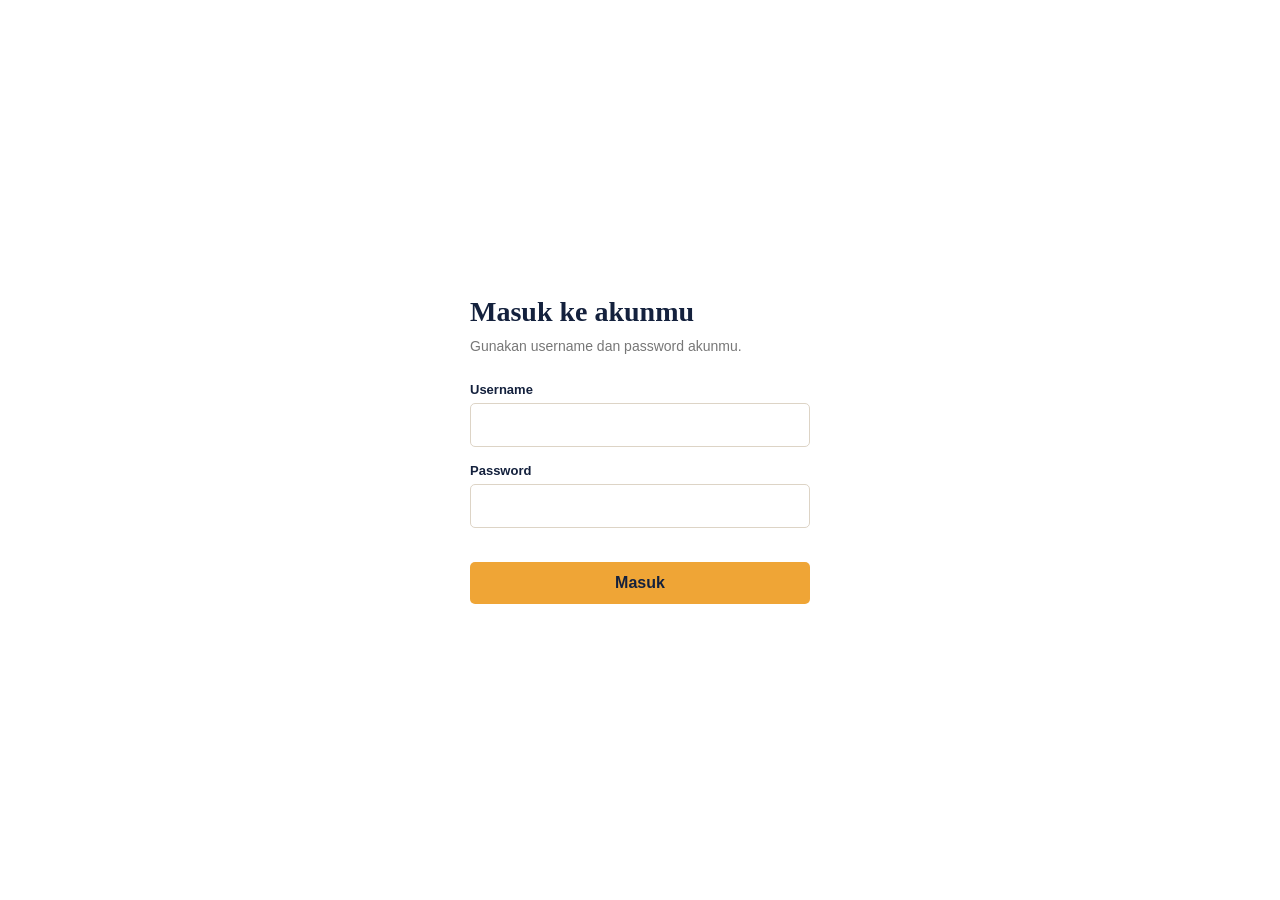
==== login.html @ ded63a12 "feat(login-page): add add login page" ====
<!doctype html>
<html lang="id">
  <head>
    <meta charset="UTF-8">
    <meta name="viewport" content="width=device-width, initial-scale=1.0">
    <title>Login | Mini Shopee</title>
    <link rel="stylesheet" href="style.css">
    <script src="login.js" defer></script>
  </head>
  <body>
    <main class="login-page">
      <section class="login-card" aria-labelledby="login-title">
        <h2 id="login-title">Masuk ke akunmu</h2>
        <p class="subtitle">Gunakan username dan password akunmu.</p>

        <form id="login-form">
          <label for="username">Username</label>
          <input id="username" name="username" type="text" autocomplete="username" required>

          <label for="password">Password</label>
          <input id="password" name="password" type="password" autocomplete="current-password" required>

          <p id="error-message" class="error" role="alert" aria-live="polite"></p>
          <button id="login-button" type="submit">Masuk</button>
        </form>
      </section>
    </main>
  </body>
</html>
---- style.css ----
:root {
  font-family: Arial, sans-serif;
  color: #14213d;
}

* {
  box-sizing: border-box;
}

body {
  margin: 0;
}

.login-page {
  display: flex;
  align-items: center;
  justify-content: center;
  min-height: 100vh;
  padding: 24px;
}

.login-card {
  width: 100%;
  max-width: 340px;
}

h2 {
  margin: 0;
  font-family: Georgia, serif;
  font-size: 28px;
}

.subtitle {
  margin: 10px 0 28px;
  color: #777;
  font-size: 14px;
}

label {
  display: block;
  margin: 16px 0 6px;
  font-size: 13px;
  font-weight: 700;
}

input {
  width: 100%;
  padding: 12px;
  border: 1px solid #ddd4c6;
  border-radius: 5px;
  font: inherit;
}

input:focus {
  border-color: #efa536;
  outline: 2px solid rgb(239 165 54 / 20%);
}

.error {
  min-height: 18px;
  margin: 8px 0;
  color: #c62828;
  font-size: 13px;
}

button {
  width: 100%;
  padding: 12px;
  border: 0;
  border-radius: 5px;
  color: #14213d;
  background: #efa536;
  font: inherit;
  font-weight: 700;
  cursor: pointer;
}

button:hover:not(:disabled) {
  background: #dc9325;
}

button:disabled {
  cursor: wait;
  opacity: 0.65;
}
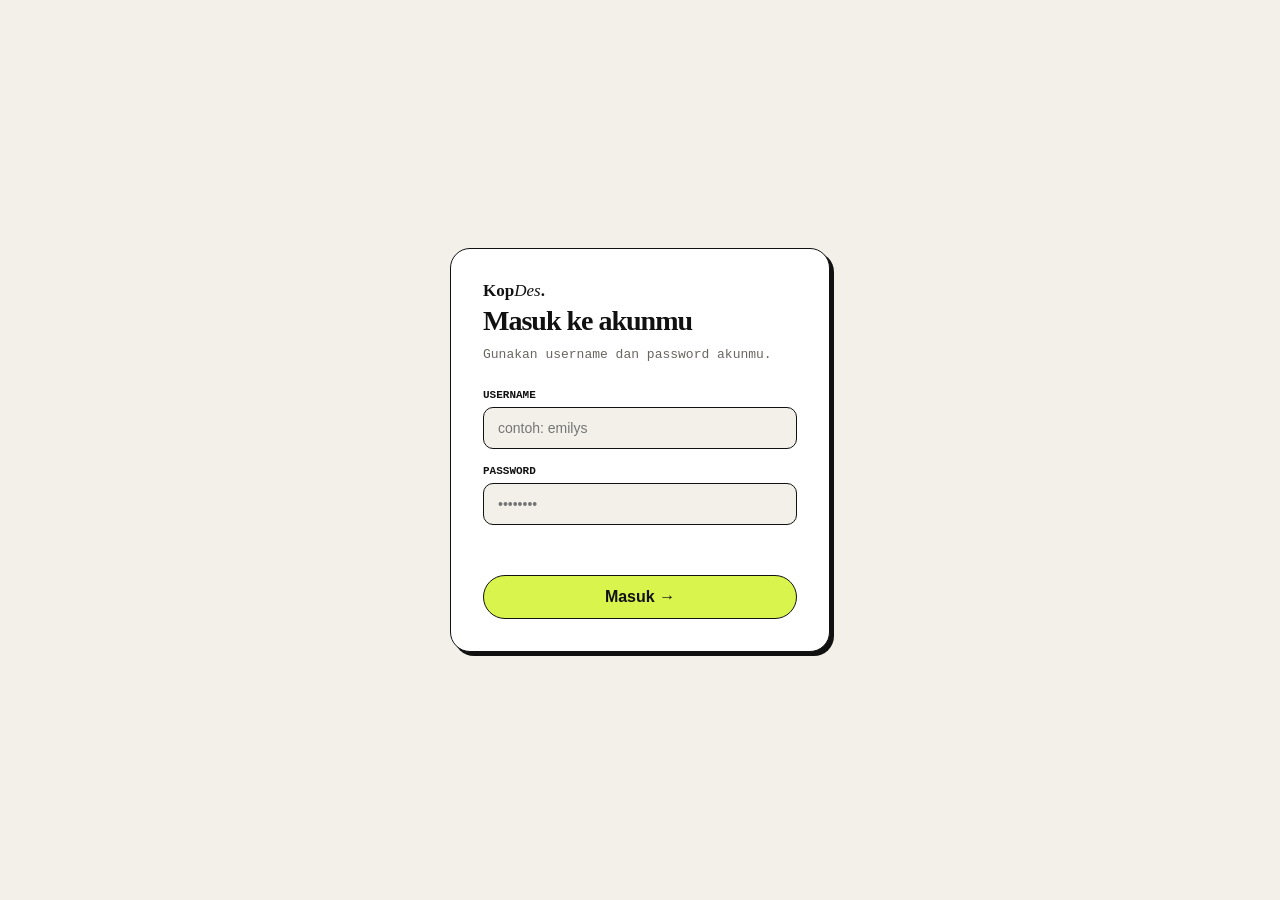
==== commit 5e832b31: "add folder and catalog" ====
--- a/login.html
+++ b/login.html
@@ -1,29 +1,36 @@
 <!doctype html>
 <html lang="id">
-  <head>
-    <meta charset="UTF-8">
-    <meta name="viewport" content="width=device-width, initial-scale=1.0">
-    <title>Login | Mini Shopee</title>
-    <link rel="stylesheet" href="style.css">
-    <script src="login.js" defer></script>
-  </head>
-  <body>
-    <main class="login-page">
-      <section class="login-card" aria-labelledby="login-title">
+<head>
+  <meta charset="UTF-8">
+  <meta name="viewport" content="width=device-width, initial-scale=1.0">
+  <title>Masuk | KopDes</title>
+  <link rel="stylesheet" href="css/style.css">
+  <script src="js/login.js" defer></script>
+</head>
+<body class="login-body">
+  <main class="login-page">
+    <section class="login-card" aria-labelledby="login-title">
+      <div class="login-header">
+        <p class="login-brand">Kop<span>Des</span>.</p>
         <h2 id="login-title">Masuk ke akunmu</h2>
         <p class="subtitle">Gunakan username dan password akunmu.</p>
+      </div>
 
-        <form id="login-form">
+      <form id="login-form">
+        <div class="input-group">
           <label for="username">Username</label>
-          <input id="username" name="username" type="text" autocomplete="username" required>
+          <input id="username" name="username" type="text" autocomplete="username" placeholder="contoh: emilys" required>
+        </div>
 
+        <div class="input-group">
           <label for="password">Password</label>
-          <input id="password" name="password" type="password" autocomplete="current-password" required>
+          <input id="password" name="password" type="password" autocomplete="current-password" placeholder="••••••••" required>
+        </div>
 
-          <p id="error-message" class="error" role="alert" aria-live="polite"></p>
-          <button id="login-button" type="submit">Masuk</button>
-        </form>
-      </section>
-    </main>
-  </body>
-</html>
+        <p id="error-message" class="error-msg" role="alert" aria-live="polite"></p>
+        <button id="login-button" class="login-btn" type="submit">Masuk <span>→</span></button>
+      </form>
+    </section>
+  </main>
+</body>
+</html>
--- a/css/style.css
+++ b/css/style.css
@@ -0,0 +1,148 @@
+* { margin: 0; padding: 0; box-sizing: border-box; }
+html { scroll-behavior: smooth; }
+body { font-family: "Trebuchet MS", Arial, sans-serif; background-color: #f2f0e9; color: #111111; }
+button, input, select { font: inherit; }
+
+.login-page { display: flex; align-items: center; justify-content: center; min-height: 100vh; padding: 24px; background-color: #f2f0e9; }
+.login-card { width: 100%; max-width: 380px; padding: 32px; border: 1px solid #111111; border-radius: 20px; background-color: #ffffff; box-shadow: 4px 4px 0 #111111; }
+.login-header { margin-bottom: 24px; }
+.login-brand { margin-bottom: 4px; font-family: Georgia, "Times New Roman", serif; font-size: 17px; font-weight: bold; }
+.login-brand span { font-style: italic; font-weight: normal; }
+.login-card h2 { font-family: Georgia, "Times New Roman", serif; font-size: 28px; letter-spacing: -1px; }
+.login-card .subtitle { margin-top: 8px; color: #69665f; font-family: "Courier New", monospace; font-size: 13px; line-height: 1.5; }
+#login-form { display: flex; flex-direction: column; }
+.input-group { margin-bottom: 16px; }
+.login-card label { display: block; margin-bottom: 6px; font-family: "Courier New", monospace; font-size: 11px; font-weight: bold; text-transform: uppercase; }
+.login-card input { width: 100%; padding: 12px 14px; border: 1px solid #111111; border-radius: 10px; background-color: #f2f0e9; font-size: 14px; outline: none; }
+.login-card input:focus { border-color: #111111; box-shadow: 0 0 0 2px #d9f44d; }
+.error-msg { min-height: 18px; margin: 0 0 16px; color: #cf1322; font-family: "Courier New", monospace; font-size: 12px; line-height: 1.4; }
+.login-btn { width: 100%; padding: 12px; border: 1px solid #111111; border-radius: 100px; background-color: #d9f44d; color: #111111; font-weight: bold; cursor: pointer; }
+.login-btn:hover:not(:disabled) { background-color: #111111; color: #ffffff; }
+.login-btn:disabled { cursor: wait; opacity: 0.65; }
+
+.navbar { display: flex; align-items: center; gap: 24px; padding: 18px 5%; border-bottom: 1px solid #c5c1b6; background-color: #f2f0e9; }
+.brand { color: #111111; font-family: Georgia, "Times New Roman", serif; font-size: 27px; font-weight: bold; text-decoration: none; letter-spacing: -1.5px; }
+.brand span { font-style: italic; font-weight: normal; }
+.nav-space { flex: 1; }
+.nav-actions { display: flex; align-items: center; gap: 9px; }
+.nav-actions button { cursor: pointer; }
+.cart-nav { display: flex; align-items: center; gap: 8px; }
+.cart-button { padding: 9px 14px; border: 1px solid #111111; border-radius: 100px; background-color: #111111; color: #ffffff; }
+#cart-badge { display: inline-block; min-width: 19px; margin-left: 4px; padding: 2px 5px; border-radius: 20px; background-color: #d9f44d; color: #111111; text-align: center; }
+.cart-total { font-family: "Courier New", monospace; font-size: 11px; font-weight: bold; }
+.greeting { font-family: "Courier New", monospace; font-size: 11px; }
+.logout-button { padding: 9px 14px; border: 1px solid #111111; border-radius: 100px; background-color: transparent; color: #111111; }
+
+.eyebrow { margin-bottom: 12px; font-family: "Courier New", monospace; font-size: 10px; font-weight: bold; letter-spacing: 1.6px; }
+.hero { margin: 28px 5%; padding: 52px 56px; border: 1px solid #111111; border-radius: 25px; background-color: #d9f44d; }
+.hero-copy { display: flex; max-width: 720px; flex-direction: column; align-items: flex-start; }
+.hero h1 { margin-bottom: 22px; font-family: Georgia, "Times New Roman", serif; font-size: 62px; font-weight: normal; line-height: 0.92; letter-spacing: -4px; }
+.hero-description { max-width: 470px; margin-bottom: 28px; color: #30302d; font-size: 14px; line-height: 1.7; }
+.primary-button { display: inline-flex; align-items: center; gap: 18px; padding: 11px 18px; border: 1px solid #111111; border-radius: 100px; background-color: #111111; color: #ffffff; text-decoration: none; font-size: 13px; }
+.primary-button span { font-size: 18px; }
+
+.catalog-section { margin-top: 30px; padding: 38px 5% 48px; border-radius: 28px 28px 0 0; background-color: #111111; color: #ffffff; }
+.catalog-heading { display: flex; align-items: flex-end; justify-content: space-between; gap: 24px; margin-bottom: 20px; }
+.catalog-heading h2 { font-family: Georgia, "Times New Roman", serif; font-size: 40px; font-weight: normal; letter-spacing: -2px; }
+.light-eyebrow { color: #a7a49e; }
+.catalog-description, .product-counter { color: #aaa7a0; font-size: 12px; line-height: 1.6; }
+.product-counter { white-space: nowrap; }
+
+.catalog-tools { display: grid; grid-template-columns: minmax(280px, 1fr) auto; gap: 12px; align-items: end; margin-bottom: 18px; }
+.catalog-search { position: relative; }
+.catalog-search-symbol { position: absolute; top: 50%; left: 18px; transform: translateY(-50%); color: #111111; font-size: 15px; }
+.catalog-search input { width: 100%; height: 48px; padding: 0 20px 0 48px; border: 1px solid #f2f0e9; border-radius: 12px; background-color: #f2f0e9; color: #111111; font-size: 14px; outline: none; }
+.catalog-search input:focus { border-color: #d9f44d; box-shadow: 0 0 0 2px #d9f44d; }
+
+.product-control { display: flex; align-items: flex-end; gap: 10px; }
+.filter-group { display: flex; flex-direction: column; gap: 6px; }
+.filter-group label { color: #aaa7a0; font-family: "Courier New", monospace; font-size: 9px; letter-spacing: 1px; text-transform: uppercase; }
+.filter-group select { min-width: 180px; height: 48px; padding: 0 12px; border: 1px solid #555555; border-radius: 10px; background-color: #f2f0e9; color: #111111; font-size: 13px; cursor: pointer; text-transform: capitalize; }
+.reset-button { height: 48px; padding: 0 16px; border: 1px solid #777777; border-radius: 100px; background-color: transparent; color: #ffffff; font-family: "Courier New", monospace; cursor: pointer; white-space: nowrap; }
+.reset-button:hover { border-color: #f2f0e9; background-color: #f2f0e9; color: #111111; }
+
+.category-strip { display: flex; align-items: center; gap: 14px; margin-bottom: 18px; padding: 14px 0 18px; border-bottom: 1px solid #303030; }
+.category-strip-label { flex: 0 0 auto; color: #aaa7a0; font-family: "Courier New", monospace; font-size: 9px; font-weight: bold; letter-spacing: 1px; text-transform: uppercase; }
+.main-category-list { display: flex; flex: 1; gap: 8px; overflow-x: auto; }
+.main-category-button { flex: 0 0 auto; padding: 9px 14px; border: 1px solid #555555; border-radius: 100px; background-color: #181818; color: #f2f0e9; font-family: "Courier New", monospace; font-size: 10px; font-weight: bold; cursor: pointer; text-transform: uppercase; white-space: nowrap; }
+.main-category-button:hover { border-color: #d9f44d; }
+.main-category-button.active { border-color: #d9f44d; background-color: #d9f44d; color: #111111; }
+
+.status-message { margin: 18px 0; color: #aaa7a0; text-align: center; }
+.status-message.error { padding: 18px; border: 1px solid #ff6b4a; border-radius: 12px; color: #ff9a83; }
+
+.product-container { display: grid; grid-template-columns: repeat(4, 1fr); gap: 13px; }
+.product-card { display: flex; min-width: 0; flex-direction: column; overflow: hidden; border: 1px solid #111111; border-radius: 17px; background-color: #f2f0e9; color: #111111; cursor: pointer; transition: transform 0.2s; }
+.product-card:hover { transform: translateY(-4px); }
+.product-media { position: relative; display: flex; align-items: center; justify-content: center; min-height: 220px; padding: 16px; background-color: #e6e3da; }
+.product-image { width: 100%; height: 190px; object-fit: contain; }
+
+.product-discount { position: absolute; top: 0; left: 0; display: flex; flex-direction: column; justify-content: center; min-width: 100px; min-height: 62px; padding: 10px 14px; border-radius: 16px 0 18px 0; background-color: #ff6b4a; color: #111111; }
+.discount-label { margin-bottom: 2px; font-family: "Courier New", monospace; font-size: 8px; font-weight: bold; letter-spacing: 1.2px; }
+.discount-value { font-family: Georgia, "Times New Roman", serif; font-size: 18px; font-weight: bold; line-height: 1; }
+
+.product-content { display: flex; flex: 1; flex-direction: column; padding: 15px; }
+.product-category { width: fit-content; margin-bottom: 8px; color: #6a675f; font-family: "Courier New", monospace; font-size: 8px; letter-spacing: 0.5px; text-transform: uppercase; }
+.product-title { min-height: 42px; margin-bottom: 13px; font-family: Georgia, "Times New Roman", serif; font-size: 17px; font-weight: normal; line-height: 1.2; }
+.product-detail-row { display: flex; align-items: center; justify-content: space-between; gap: 10px; margin-bottom: 15px; }
+.product-price { font-size: 17px; font-weight: bold; }
+.product-rating { font-family: "Courier New", monospace; font-size: 10px; }
+.add-cart-btn { width: 100%; margin-top: auto; padding: 10px; border: 1px solid #111111; border-radius: 100px; background-color: #d9f44d; color: #111111; font-size: 12px; font-weight: bold; cursor: pointer; }
+.add-cart-btn:hover { background-color: #111111; color: #ffffff; }
+
+.load-more-area { display: flex; justify-content: center; margin-top: 36px; }
+#load-more-btn { display: flex; align-items: center; gap: 15px; padding: 11px 20px; border: 1px solid #ffffff; border-radius: 100px; background-color: transparent; color: #ffffff; font-family: "Courier New", monospace; cursor: pointer; }
+#load-more-btn:hover { background-color: #ffffff; color: #111111; }
+
+.cart-modal { position: fixed; inset: 0; z-index: 100; display: none; justify-content: flex-end; background-color: rgba(0, 0, 0, 0.45); }
+.cart-modal.show { display: flex; }
+.cart-panel { display: flex; flex-direction: column; width: min(430px, 100%); height: 100%; padding: 24px; background-color: #f2f0e9; color: #111111; }
+.cart-header { display: flex; align-items: flex-start; justify-content: space-between; gap: 20px; padding-bottom: 18px; border-bottom: 1px solid #111111; }
+.cart-header h2 { font-family: Georgia, "Times New Roman", serif; font-size: 32px; font-weight: normal; letter-spacing: -1px; }
+.close-cart-btn { width: 38px; height: 38px; border: 1px solid #111111; border-radius: 50%; background-color: transparent; color: #111111; font-size: 22px; cursor: pointer; }
+.cart-items { flex: 1; overflow-y: auto; padding: 18px 0; }
+.cart-empty { padding: 40px 0; color: #69665f; text-align: center; }
+.cart-item { display: grid; grid-template-columns: 78px 1fr auto; gap: 12px; align-items: center; padding: 14px 0; border-bottom: 1px solid #cbc7bc; }
+.cart-item img { width: 78px; height: 78px; border-radius: 10px; background-color: #e6e3da; object-fit: contain; }
+.cart-item-info h3 { margin-bottom: 5px; font-family: Georgia, "Times New Roman", serif; font-size: 15px; font-weight: normal; }
+.cart-item-info p { margin-bottom: 8px; font-weight: bold; }
+.quantity-control { display: flex; align-items: center; gap: 8px; }
+.quantity-control button { width: 27px; height: 27px; border: 1px solid #111111; border-radius: 50%; background-color: transparent; cursor: pointer; }
+.quantity-control span { min-width: 18px; text-align: center; }
+.cart-delete { border: none; background-color: transparent; color: #cf4d35; font-size: 11px; cursor: pointer; text-decoration: underline; }
+.cart-footer { padding-top: 18px; border-top: 1px solid #111111; }
+.cart-footer > div { display: flex; align-items: center; justify-content: space-between; margin-bottom: 14px; }
+.cart-footer span { color: #69665f; font-size: 12px; }
+.cart-footer strong { font-family: Georgia, "Times New Roman", serif; font-size: 26px; }
+.clear-cart-btn { width: 100%; padding: 11px; border: 1px solid #111111; border-radius: 100px; background-color: transparent; color: #111111; cursor: pointer; }
+.clear-cart-btn:hover { background-color: #111111; color: #ffffff; }
+
+.product-modal { position: fixed; inset: 0; z-index: 110; display: none; align-items: center; justify-content: center; padding: 20px; background-color: rgba(0, 0, 0, 0.55); }
+.product-modal.show { display: flex; }
+.product-modal-card { display: grid; grid-template-columns: 0.9fr 1.1fr; width: min(720px, 100%); overflow: hidden; border: 1px solid #111111; border-radius: 20px; background-color: #f2f0e9; color: #111111; box-shadow: 6px 6px 0 #111111; }
+.product-modal-image-area { display: flex; align-items: center; justify-content: center; min-height: 390px; padding: 28px; background-color: #e6e3da; }
+.product-modal-image { width: 100%; max-height: 330px; object-fit: contain; }
+.product-modal-content { display: flex; flex-direction: column; padding: 28px; }
+.product-modal-top { display: flex; align-items: flex-start; justify-content: space-between; gap: 16px; }
+.product-modal-category { color: #69665f; font-family: "Courier New", monospace; font-size: 9px; text-transform: uppercase; }
+.product-modal-close { width: 34px; height: 34px; border: 1px solid #111111; border-radius: 50%; background-color: transparent; font-size: 20px; cursor: pointer; }
+.product-modal-title { margin: 12px 0 7px; font-family: Georgia, "Times New Roman", serif; font-size: 27px; font-weight: normal; line-height: 1.1; }
+.product-modal-brand { margin-bottom: 18px; color: #69665f; font-size: 12px; }
+.product-modal-detail { display: flex; align-items: center; justify-content: space-between; gap: 15px; margin-bottom: 14px; }
+.product-modal-detail strong { font-size: 21px; }
+.product-modal-detail span { font-family: "Courier New", monospace; font-size: 11px; }
+.product-modal-stock { margin-bottom: 14px; color: #397f46; font-family: "Courier New", monospace; font-size: 11px; font-weight: bold; }
+.product-modal-description { margin-bottom: 22px; color: #4f4c47; font-size: 13px; line-height: 1.6; }
+.product-modal-add { width: 100%; margin-top: auto; padding: 12px; border: 1px solid #111111; border-radius: 100px; background-color: #d9f44d; color: #111111; font-weight: bold; cursor: pointer; }
+.product-modal-add:hover { background-color: #111111; color: #ffffff; }
+
+.footer { display: flex; align-items: center; justify-content: space-between; gap: 20px; padding: 30px 5%; background-color: #d9f44d; color: #111111; }
+.footer-brand { margin-bottom: 5px; font-family: Georgia, "Times New Roman", serif; font-size: 24px; font-weight: bold; }
+.footer-brand span { font-style: italic; font-weight: normal; }
+.footer-description, .footer-tech { font-family: "Courier New", monospace; font-size: 9px; }
+
+@media (max-width: 1100px) { .catalog-tools { grid-template-columns: 1fr; } .product-control { justify-content: flex-start; } .product-container { grid-template-columns: repeat(3, 1fr); } }
+
+@media (max-width: 800px) { .navbar { flex-wrap: wrap; } .greeting { display: none; } .hero { margin: 20px 4%; padding: 40px 30px; } .hero h1 { font-size: 47px; } .catalog-section { padding: 32px 4% 42px; } .catalog-heading { align-items: flex-start; flex-direction: column; gap: 8px; } .product-control { align-items: stretch; flex-wrap: wrap; } .filter-group { flex: 1 1 180px; } .filter-group select { width: 100%; min-width: 0; } .product-container { grid-template-columns: repeat(2, 1fr); } .product-modal-card { grid-template-columns: 1fr; max-height: 90vh; overflow-y: auto; } .product-modal-image-area { min-height: 250px; } .product-modal-image { max-height: 220px; } }
+
+@media (max-width: 520px) { .navbar { padding: 14px; } .brand { font-size: 21px; } .nav-actions { margin-left: auto; } .cart-button, .logout-button { padding: 8px 11px; font-size: 12px; } .cart-total { display: none; } .hero { margin: 14px; padding: 34px 20px; } .hero h1 { font-size: 39px; letter-spacing: -2px; } .catalog-section { margin-top: 20px; padding: 28px 14px 36px; } .catalog-heading h2 { font-size: 34px; } .product-control { display: grid; grid-template-columns: 1fr 1fr; } .reset-button { grid-column: 1 / -1; } .category-strip { align-items: flex-start; flex-direction: column; gap: 10px; } .main-category-list { width: 100%; } .product-container { grid-template-columns: 1fr; } .product-media { min-height: 240px; } .cart-panel { width: 100%; } .footer { align-items: flex-start; flex-direction: column; } .login-page { padding: 18px; } .login-card { padding: 26px 22px; } .product-modal { padding: 12px; } .product-modal-content { padding: 22px; } }
